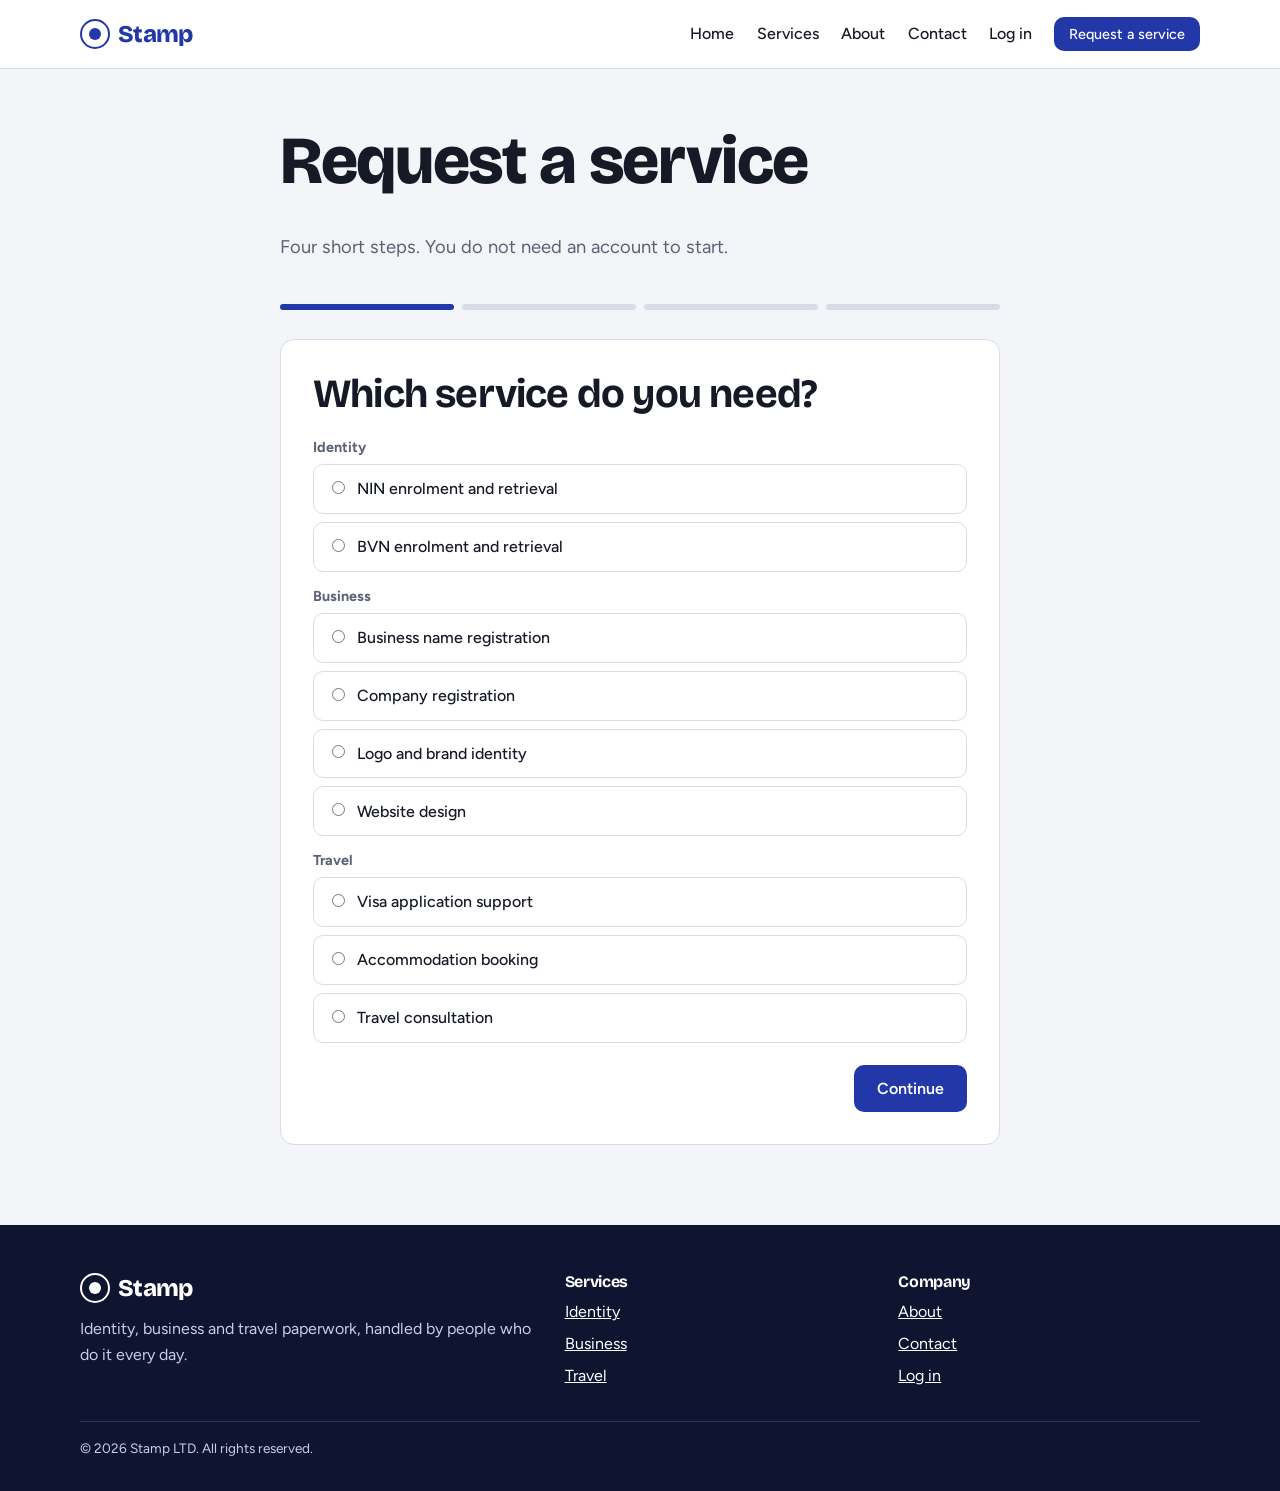
==== request.html @ c85800e9 "first commit" ====
<!doctype html>
<html lang="en">
<head>
<meta charset="utf-8"><meta name="viewport" content="width=device-width,initial-scale=1">
<title>Request a service | Stamp</title>
<link rel="stylesheet" href="css/style.css">
</head>
<body data-page="request">
<header id="site-header"></header>
<main id="main">
<div class="wrap" style="max-width:720px">
  <div class="page-head"><h1>Request a service</h1><p>Four short steps. You do not need an account to start.</p></div>

  <div id="req-wrap">
    <div class="progress" aria-hidden="true"><span></span><span></span><span></span><span></span></div>
    <form class="form-card" id="req-form" novalidate>

      <div class="step">
        <h2>Which service do you need?</h2>
        <div id="svc-choices"></div>
        <div class="btns"><span></span><button type="button" class="btn" data-next>Continue</button></div>
      </div>

      <div class="step">
        <h2>A few quick questions</h2>
        <p class="muted">For <b id="chosen-name"></b>. These help us reply with the right answer first time.</p>
        <div class="field if-visa" hidden><label for="destination">Where do you want to travel?</label><input id="destination" name="destination" required><div class="err"></div></div>
        <div class="field"><label for="timeline">When do you need this done?</label>
          <select id="timeline" name="timeline" required><option value="">Choose one</option><option>As soon as possible</option><option>Within 2 weeks</option><option>Within 1 month</option><option>No fixed date</option></select><div class="err"></div></div>
        <div class="field"><label for="budget">What is your budget?</label>
          <select id="budget" name="budget" required><option value="">Choose one</option><option>Under ₦50,000</option><option>₦50,000 – ₦150,000</option><option>₦150,000 – ₦300,000</option><option>Above ₦300,000</option><option>Not sure yet. I need a quote</option></select><div class="err"></div></div>
        <div class="field if-docs"><label>Do you have the documents ready?</label>
          <label class="choice"><input type="radio" name="docs" value="Yes, all of them" required>Yes, all of them</label>
          <label class="choice"><input type="radio" name="docs" value="Some of them">Some of them</label>
          <label class="choice"><input type="radio" name="docs" value="Not yet">Not yet</label><div class="err"></div></div>
        <div class="btns"><button type="button" class="btn ghost" data-back>Back</button><button type="button" class="btn" data-next>Continue</button></div>
      </div>

      <div class="step">
        <h2>Your details</h2>
        <div class="row">
          <div class="field"><label for="fullname">Full name</label><input id="fullname" name="fullname" autocomplete="name" required><div class="err"></div></div>
          <div class="field"><label for="phone">Phone number</label><input id="phone" name="phone" type="tel" autocomplete="tel" required><div class="err"></div></div>
        </div>
        <div class="field if-schedule" hidden>
          <div class="row">
            <div><label for="date">Preferred date</label><input id="date" name="date" type="date" required><div class="err"></div></div>
            <div><label for="time">Preferred time</label><select id="time" name="time" required><option value="">Choose one</option><option>Morning</option><option>Afternoon</option><option>Evening</option></select><div class="err"></div></div>
          </div>
          <div style="margin-top:1rem"><label for="format">How should we meet?</label><select id="format" name="format"><option>Phone call</option><option>Video call</option><option>In person</option></select></div>
        </div>
        <div class="field if-docs">
          <label for="files_input">Documents <span class="hint">(optional now, you can send more later)</span></label>
          <div class="drop"><input id="files_input" name="files_input" type="file" multiple>
            <p class="hint" style="margin:.5rem auto 0">Bring or upload these:</p><ul id="bring-list" style="text-align:left;display:inline-block;margin:.3rem 0 0;padding-left:1.1rem"></ul></div>
          <ul class="files" id="file-list"></ul>
          <p class="hint">Do not upload your NIN or BVN number itself. We never need it through this form.</p>
        </div>
        <div class="field"><label for="notes">Anything else we should know? <span class="hint">(optional)</span></label><textarea id="notes" name="notes"></textarea></div>
        <div class="btns"><button type="button" class="btn ghost" data-back>Back</button><button type="button" class="btn" data-next>Continue</button></div>
      </div>

      <div class="step">
        <h2>Confirm your email</h2>
        <p class="muted">We send a link to this address. It confirms your request, creates your account and opens your dashboard.</p>
        <div class="field"><label for="email">Email address</label><input id="email" name="email" type="email" autocomplete="email" required><div class="err"></div></div>
        <div class="btns"><button type="button" class="btn ghost" data-back>Back</button><button class="btn">Send request</button></div>
      </div>

    </form>
  </div>

  <div class="form-card" id="req-done" hidden>
    <h2>Check your email</h2>
    <p>We sent a confirmation link to <b id="sent-to"></b>. Your request <b id="req-id"></b> reaches us once you click it.</p>
    <div class="notice"><b>Demo only:</b> no email is sent from this front-end build. Use the button below as if you clicked the link.</div>
    <button class="btn" id="demo-confirm">Open the confirmation link</button>
  </div>
</div>
</main>
<footer id="site-footer"></footer>
<script src="js/data.js"></script><script src="js/main.js"></script>
</body>
</html>
---- css/style.css ----
@import url('https://fonts.googleapis.com/css2?family=Bricolage+Grotesque:opsz,wght@12..96,500;12..96,700;12..96,800&family=Figtree:wght@400;500;600&display=swap');

/* ============ BRAND TOKENS — swap these when Stamp's real colours arrive ============ */
:root {
  --ink: #2237a8;          /* stamp ink: primary brand colour */
  --ink-deep: #16257a;
  --ink-soft: #e6e9f8;
  --paper: #f4f5f8;        /* page background */
  --sheet: #ffffff;        /* cards, forms */
  --text: #151a26;
  --muted: #5b6275;
  --line: #d9dce6;
  --ok: #1d7a4f;
  --warn: #b7791f;
  --bad: #b3261e;
  --r: 10px;
  --font-head: 'Bricolage Grotesque', system-ui, sans-serif;
  --font-body: 'Figtree', system-ui, sans-serif;
}

*, *::before, *::after { box-sizing: border-box; }
html { scroll-behavior: smooth; }
body { margin: 0; background: var(--paper); color: var(--text); font: 400 1rem/1.6 var(--font-body); -webkit-font-smoothing: antialiased; }
img, svg { max-width: 100%; display: block; }
a { color: var(--ink); }
h1, h2, h3, h4 { font-family: var(--font-head); line-height: 1.1; margin: 0 0 .5em; letter-spacing: -.02em; }
h1 { font-size: clamp(2.4rem, 6vw, 4.2rem); font-weight: 800; }
h2 { font-size: clamp(1.7rem, 3.6vw, 2.5rem); font-weight: 700; }
h3 { font-size: 1.2rem; font-weight: 700; letter-spacing: -.01em; }
p { margin: 0 0 1em; max-width: 62ch; }
:focus-visible { outline: 3px solid var(--ink); outline-offset: 2px; border-radius: 4px; }
.wrap { width: min(1120px, 100% - 2rem); margin-inline: auto; }
.sr { position: absolute; width: 1px; height: 1px; overflow: hidden; clip: rect(0 0 0 0); }
.muted { color: var(--muted); }
.small { font-size: .9rem; }

/* ============ Header / footer ============ */
.site-header { background: var(--sheet); border-bottom: 1px solid var(--line); position: sticky; top: 0; z-index: 20; }
.site-header .wrap { display: flex; align-items: center; justify-content: space-between; gap: 1rem; min-height: 68px; }
.logo { font: 800 1.5rem var(--font-head); color: var(--ink); text-decoration: none; display: flex; align-items: center; gap: .5rem; letter-spacing: -.03em; }
.logo-mark { width: 30px; height: 30px; border: 2.5px solid var(--ink); border-radius: 50%; display: grid; place-items: center; }
.logo-mark::after { content: ''; width: 12px; height: 12px; border-radius: 50%; background: var(--ink); }
.nav { display: flex; align-items: center; gap: 1.4rem; }
.nav a { color: var(--text); text-decoration: none; font-weight: 500; }
.nav a:hover, .nav a[aria-current="page"] { color: var(--ink); }
.nav a.btn, .nav a.btn:hover { color: #fff; }
.nav a[aria-current="page"]:not(.btn) { box-shadow: 0 2px 0 var(--ink); }
.nav-toggle { display: none; background: none; border: 1px solid var(--line); border-radius: 8px; padding: .5rem .8rem; font: inherit; cursor: pointer; }
@media (max-width: 820px) {
  .nav-toggle { display: block; }
  .nav { display: none; position: absolute; top: 68px; left: 0; right: 0; background: var(--sheet); flex-direction: column; align-items: stretch; padding: 1rem; border-bottom: 1px solid var(--line); gap: .9rem; }
  .nav.open { display: flex; }
}
.site-footer { background: #0f1530; color: #c9cee6; margin-top: 5rem; padding: 3rem 0 2rem; }
.site-footer a { color: #fff; }
.footer-grid { display: grid; grid-template-columns: 1.5fr 1fr 1fr; gap: 2rem; }
.site-footer h4 { color: #fff; font-size: 1rem; }
.site-footer ul { list-style: none; margin: 0; padding: 0; display: grid; gap: .4rem; }
.site-footer .logo { color: #fff; }
.site-footer .logo-mark { border-color: #fff; } .site-footer .logo-mark::after { background: #fff; }
.copyright { border-top: 1px solid #2a3260; margin-top: 2rem; padding-top: 1rem; font-size: .85rem; }
@media (max-width: 720px) { .footer-grid { grid-template-columns: 1fr; } }

/* ============ Buttons & forms ============ */
.btn { display: inline-flex; align-items: center; justify-content: center; gap: .4rem; font: 600 1rem var(--font-body); padding: .75rem 1.3rem; border-radius: var(--r); border: 2px solid var(--ink); background: var(--ink); color: #fff; text-decoration: none; cursor: pointer; transition: background .15s, transform .1s; }
.btn:hover { background: var(--ink-deep); border-color: var(--ink-deep); color: #fff; }
.btn:active { transform: translateY(1px); }
.btn.ghost { background: transparent; color: var(--ink); }
.btn.ghost:hover { background: var(--ink-soft); color: var(--ink-deep); }
.btn.danger { background: transparent; border-color: var(--bad); color: var(--bad); }
.btn.danger:hover { background: var(--bad); color: #fff; }
.btn.sm { padding: .4rem .8rem; font-size: .9rem; }
.btn[disabled] { opacity: .5; cursor: not-allowed; }
label { display: block; font-weight: 600; margin-bottom: .35rem; }
.hint { font-weight: 400; color: var(--muted); font-size: .9rem; }
input, select, textarea { width: 100%; font: inherit; padding: .7rem .8rem; border: 1.5px solid var(--line); border-radius: var(--r); background: #fff; color: var(--text); }
input:focus, select:focus, textarea:focus { outline: none; border-color: var(--ink); box-shadow: 0 0 0 3px var(--ink-soft); }
textarea { min-height: 110px; resize: vertical; }
.field { margin-bottom: 1.1rem; }
.field .err { color: var(--bad); font-size: .9rem; margin-top: .3rem; display: none; }
.field.invalid input, .field.invalid select, .field.invalid textarea { border-color: var(--bad); }
.field.invalid .err { display: block; }
.row { display: grid; grid-template-columns: 1fr 1fr; gap: 1rem; }
@media (max-width: 640px) { .row { grid-template-columns: 1fr; } }
.choice { display: flex; gap: .6rem; align-items: flex-start; font-weight: 500; padding: .7rem .8rem; border: 1.5px solid var(--line); border-radius: var(--r); background: #fff; cursor: pointer; margin-bottom: .5rem; }
.choice input { width: auto; margin-top: .3rem; accent-color: var(--ink); }
.choice:has(input:checked) { border-color: var(--ink); background: var(--ink-soft); }

/* ============ Layout blocks ============ */
.section { padding: 4.5rem 0; }
.section.tight { padding: 2.5rem 0; }
.section.white { background: var(--sheet); border-block: 1px solid var(--line); }
.section-head { margin-bottom: 2.2rem; max-width: 60ch; }
.page-head { padding: 3.5rem 0 1.5rem; }
.page-head p { font-size: 1.15rem; color: var(--muted); }
.grid { display: grid; gap: 1.2rem; }
.grid.three { grid-template-columns: repeat(3, 1fr); }
.grid.two { grid-template-columns: repeat(2, 1fr); }
@media (max-width: 860px) { .grid.three, .grid.two { grid-template-columns: 1fr; } }
.card { background: var(--sheet); border: 1px solid var(--line); border-radius: var(--r); padding: 1.5rem; }
.card h3 { margin-bottom: .4rem; }
.card p:last-child { margin-bottom: 0; }

/* ============ Hero (the one memorable moment: the stamp lands) ============ */
.hero { padding: 4rem 0 5rem; }
.hero .wrap { display: grid; grid-template-columns: 1.15fr .85fr; gap: 3rem; align-items: center; }
.hero p.lead { font-size: 1.25rem; color: var(--muted); max-width: 46ch; }
.hero-actions { display: flex; flex-wrap: wrap; gap: .8rem; margin-top: 1.6rem; }
@media (max-width: 860px) { .hero .wrap { grid-template-columns: 1fr; } }
.doc { position: relative; background: #fff; border: 1px solid var(--line); border-radius: 6px; padding: 1.8rem 1.6rem 10rem; box-shadow: 0 18px 40px -22px rgba(22,37,122,.45); transform: rotate(-1.5deg); }
.doc h4 { font-size: 1rem; margin-bottom: 1rem; }
.doc .ln { display: flex; justify-content: space-between; align-items: end; gap: 1rem; font-size: .9rem; color: var(--muted); border-bottom: 1.5px dashed var(--line); padding: .55rem 0; }
.doc .ln b { color: var(--text); font-weight: 600; }
.stamp { position: absolute; right: 1.2rem; bottom: 1rem; width: 150px; height: 150px; border: 4px double var(--ink); border-radius: 50%; color: var(--ink); display: grid; place-content: center; text-align: center; font: 800 1.15rem/1.15 var(--font-head); letter-spacing: .08em; text-transform: uppercase; transform: rotate(-14deg); opacity: .88; mix-blend-mode: multiply; animation: thump .7s cubic-bezier(.2,.9,.3,1.2) .5s both; }
.stamp small { display: block; font: 600 .62rem var(--font-body); letter-spacing: .12em; margin-top: .3rem; }
@keyframes thump { 0% { transform: rotate(-14deg) scale(2.2); opacity: 0; } 60% { opacity: 1; } 100% { transform: rotate(-14deg) scale(1); opacity: .88; } }

/* ============ Home pieces ============ */
.steps { counter-reset: s; display: grid; grid-template-columns: repeat(4, 1fr); gap: 1.2rem; list-style: none; padding: 0; margin: 0; }
.steps li { counter-increment: s; background: var(--sheet); border: 1px solid var(--line); border-radius: var(--r); padding: 1.3rem; }
.steps li::before { content: counter(s); display: grid; place-items: center; width: 34px; height: 34px; border-radius: 50%; background: var(--ink); color: #fff; font: 700 1rem var(--font-head); margin-bottom: .8rem; }
@media (max-width: 900px) { .steps { grid-template-columns: 1fr 1fr; } }
@media (max-width: 540px) { .steps { grid-template-columns: 1fr; } }
.svc-link { display: block; text-decoration: none; color: inherit; height: 100%; }
.svc-link:hover { border-color: var(--ink); }
.pill { display: inline-block; font-size: .8rem; font-weight: 600; padding: .15rem .6rem; border-radius: 99px; background: var(--ink-soft); color: var(--ink-deep); }
.quote { border-left: 4px solid var(--ink); padding-left: 1.2rem; }
.quote p { font-size: 1.1rem; }
.cta-band { background: var(--ink); color: #fff; border-radius: 16px; padding: 3rem 2rem; text-align: center; }
.cta-band p { margin-inline: auto; color: #dfe3fb; }
.cta-band .btn { background: #fff; color: var(--ink); border-color: #fff; }
.cta-band .btn:hover { background: var(--ink-soft); }

/* ============ Services accordion ============ */
.group-title { margin: 2.4rem 0 1rem; }
.acc { background: var(--sheet); border: 1px solid var(--line); border-radius: var(--r); margin-bottom: .7rem; overflow: hidden; }
.acc-btn { width: 100%; text-align: left; background: none; border: 0; font: 700 1.1rem var(--font-head); padding: 1.1rem 1.3rem; display: flex; justify-content: space-between; gap: 1rem; cursor: pointer; color: var(--text); }
.acc-btn::after { content: '+'; font-size: 1.5rem; line-height: 1; color: var(--ink); transition: transform .2s; }
.acc-btn[aria-expanded="true"]::after { transform: rotate(45deg); }
.acc-btn span small { display: block; font: 400 .95rem var(--font-body); color: var(--muted); margin-top: .15rem; }
.acc-panel { display: none; padding: 0 1.3rem 1.3rem; }
.acc-panel.open { display: block; }
.acc-panel dl { display: grid; grid-template-columns: 150px 1fr; gap: .6rem 1rem; margin: 0 0 1.2rem; }
.acc-panel dt { font-weight: 600; } .acc-panel dd { margin: 0; color: var(--muted); }
.acc-panel ul { margin: 0; padding-left: 1.1rem; }
@media (max-width: 600px) { .acc-panel dl { grid-template-columns: 1fr; gap: .1rem; } .acc-panel dd { margin-bottom: .6rem; } }

/* ============ Forms pages ============ */
.form-card { background: var(--sheet); border: 1px solid var(--line); border-radius: 14px; padding: 2rem; }
.auth { min-height: 70vh; display: grid; place-items: center; padding: 3rem 0; }
.auth .form-card { width: min(440px, 100%); }
.notice { padding: .8rem 1rem; border-radius: var(--r); background: var(--ink-soft); color: var(--ink-deep); margin-bottom: 1.2rem; font-size: .95rem; }
.notice.ok { background: #e3f4ea; color: #145a39; } .notice.bad { background: #fbe8e6; color: #8c1d16; }
.progress { display: flex; gap: .5rem; margin-bottom: 1.8rem; }
.progress span { flex: 1; height: 6px; border-radius: 4px; background: var(--line); }
.progress span.on { background: var(--ink); }
.step { display: none; } .step.on { display: block; }
.btns { display: flex; gap: .8rem; justify-content: space-between; margin-top: 1.4rem; }
.drop { border: 2px dashed var(--line); border-radius: var(--r); padding: 1.2rem; text-align: center; background: #fafbfd; }
.files { list-style: none; padding: 0; margin: .6rem 0 0; font-size: .92rem; }
.contact-grid { display: grid; grid-template-columns: 1.1fr .9fr; gap: 2rem; }
@media (max-width: 860px) { .contact-grid { grid-template-columns: 1fr; } }
.map { border: 0; width: 100%; height: 300px; border-radius: var(--r); background: var(--line); }

/* ============ Dashboards ============ */
.dash-head { display: flex; justify-content: space-between; align-items: end; gap: 1rem; flex-wrap: wrap; padding: 2.5rem 0 1.2rem; }
.dash-head h1 { font-size: clamp(1.8rem, 4vw, 2.6rem); margin: 0; }
.stats { display: grid; grid-template-columns: repeat(4, 1fr); gap: 1rem; margin-bottom: 1.5rem; }
.stat { background: var(--sheet); border: 1px solid var(--line); border-radius: var(--r); padding: 1rem 1.2rem; }
.stat b { display: block; font: 800 2rem var(--font-head); color: var(--ink); }
@media (max-width: 700px) { .stats { grid-template-columns: 1fr 1fr; } }
.split { display: grid; grid-template-columns: 340px 1fr; gap: 1.2rem; align-items: start; }
@media (max-width: 900px) { .split { grid-template-columns: 1fr; } }
.list { display: grid; gap: .6rem; }
.item { text-align: left; width: 100%; background: var(--sheet); border: 1.5px solid var(--line); border-radius: var(--r); padding: .9rem 1rem; font: inherit; cursor: pointer; color: var(--text); }
.item:hover { border-color: var(--ink); }
.item.active { border-color: var(--ink); background: var(--ink-soft); }
.item b { display: block; } .item span { font-size: .88rem; color: var(--muted); }
.badge { display: inline-block; font-size: .78rem; font-weight: 600; padding: .12rem .55rem; border-radius: 99px; background: #eceef5; color: var(--muted); }
.badge.accepted, .badge.done { background: #e3f4ea; color: var(--ok); }
.badge.progress { background: var(--ink-soft); color: var(--ink-deep); }
.badge.review, .badge.confirmed { background: #fdf1d9; color: var(--warn); }
.badge.declined, .badge.withdrawn { background: #fbe8e6; color: var(--bad); }
.timeline { list-style: none; margin: 1rem 0 1.5rem; padding: 0; display: grid; gap: 0; }
.timeline li { position: relative; padding: 0 0 1.1rem 2rem; color: var(--muted); }
.timeline li::before { content: ''; position: absolute; left: 0; top: .3rem; width: 14px; height: 14px; border-radius: 50%; border: 2px solid var(--line); background: #fff; }
.timeline li::after { content: ''; position: absolute; left: 6px; top: 1.2rem; bottom: -.1rem; width: 2px; background: var(--line); }
.timeline li:last-child::after { display: none; }
.timeline li.done { color: var(--text); }
.timeline li.done::before { background: var(--ink); border-color: var(--ink); }
.timeline li.done::after { background: var(--ink); }
.timeline li.now::before { border-color: var(--ink); box-shadow: 0 0 0 4px var(--ink-soft); }
.timeline li.now { color: var(--text); font-weight: 600; }
.timeline small { display: block; font-weight: 400; color: var(--muted); }
.thread { border: 1px solid var(--line); border-radius: var(--r); background: #fafbfd; padding: 1rem; max-height: 280px; overflow: auto; display: grid; gap: .6rem; }
.msg { max-width: 85%; padding: .6rem .85rem; border-radius: 12px; background: #fff; border: 1px solid var(--line); }
.msg.me { justify-self: end; background: var(--ink); color: #fff; border-color: var(--ink); }
.msg small { display: block; opacity: .7; font-size: .78rem; margin-top: .15rem; }
.send { display: flex; gap: .6rem; margin-top: .7rem; }
.send input { flex: 1; }
.actions { display: flex; flex-wrap: wrap; gap: .6rem; margin: 1rem 0; }
.tabs { display: flex; gap: .4rem; border-bottom: 1px solid var(--line); margin-bottom: 1.2rem; }
.tab { background: none; border: 0; font: 600 1rem var(--font-body); padding: .7rem 1rem; cursor: pointer; color: var(--muted); border-bottom: 3px solid transparent; }
.tab[aria-selected="true"] { color: var(--ink); border-color: var(--ink); }
.empty { text-align: center; padding: 3rem 1rem; color: var(--muted); }
table { width: 100%; border-collapse: collapse; background: var(--sheet); border: 1px solid var(--line); border-radius: var(--r); overflow: hidden; }
th, td { text-align: left; padding: .75rem 1rem; border-bottom: 1px solid var(--line); font-size: .95rem; }
th { background: #f0f2f8; font-weight: 600; }
.answers { display: grid; grid-template-columns: 170px 1fr; gap: .4rem 1rem; margin: 0 0 1rem; font-size: .95rem; }
.answers dt { font-weight: 600; } .answers dd { margin: 0; color: var(--muted); }
.toast { position: fixed; bottom: 1.2rem; left: 50%; transform: translateX(-50%) translateY(20px); background: var(--text); color: #fff; padding: .7rem 1.2rem; border-radius: 10px; opacity: 0; transition: .25s; pointer-events: none; z-index: 50; }
.toast.show { opacity: 1; transform: translateX(-50%); }

@media (prefers-reduced-motion: reduce) {
  *, *::before, *::after { animation-duration: .01ms !important; transition-duration: .01ms !important; scroll-behavior: auto !important; }
}
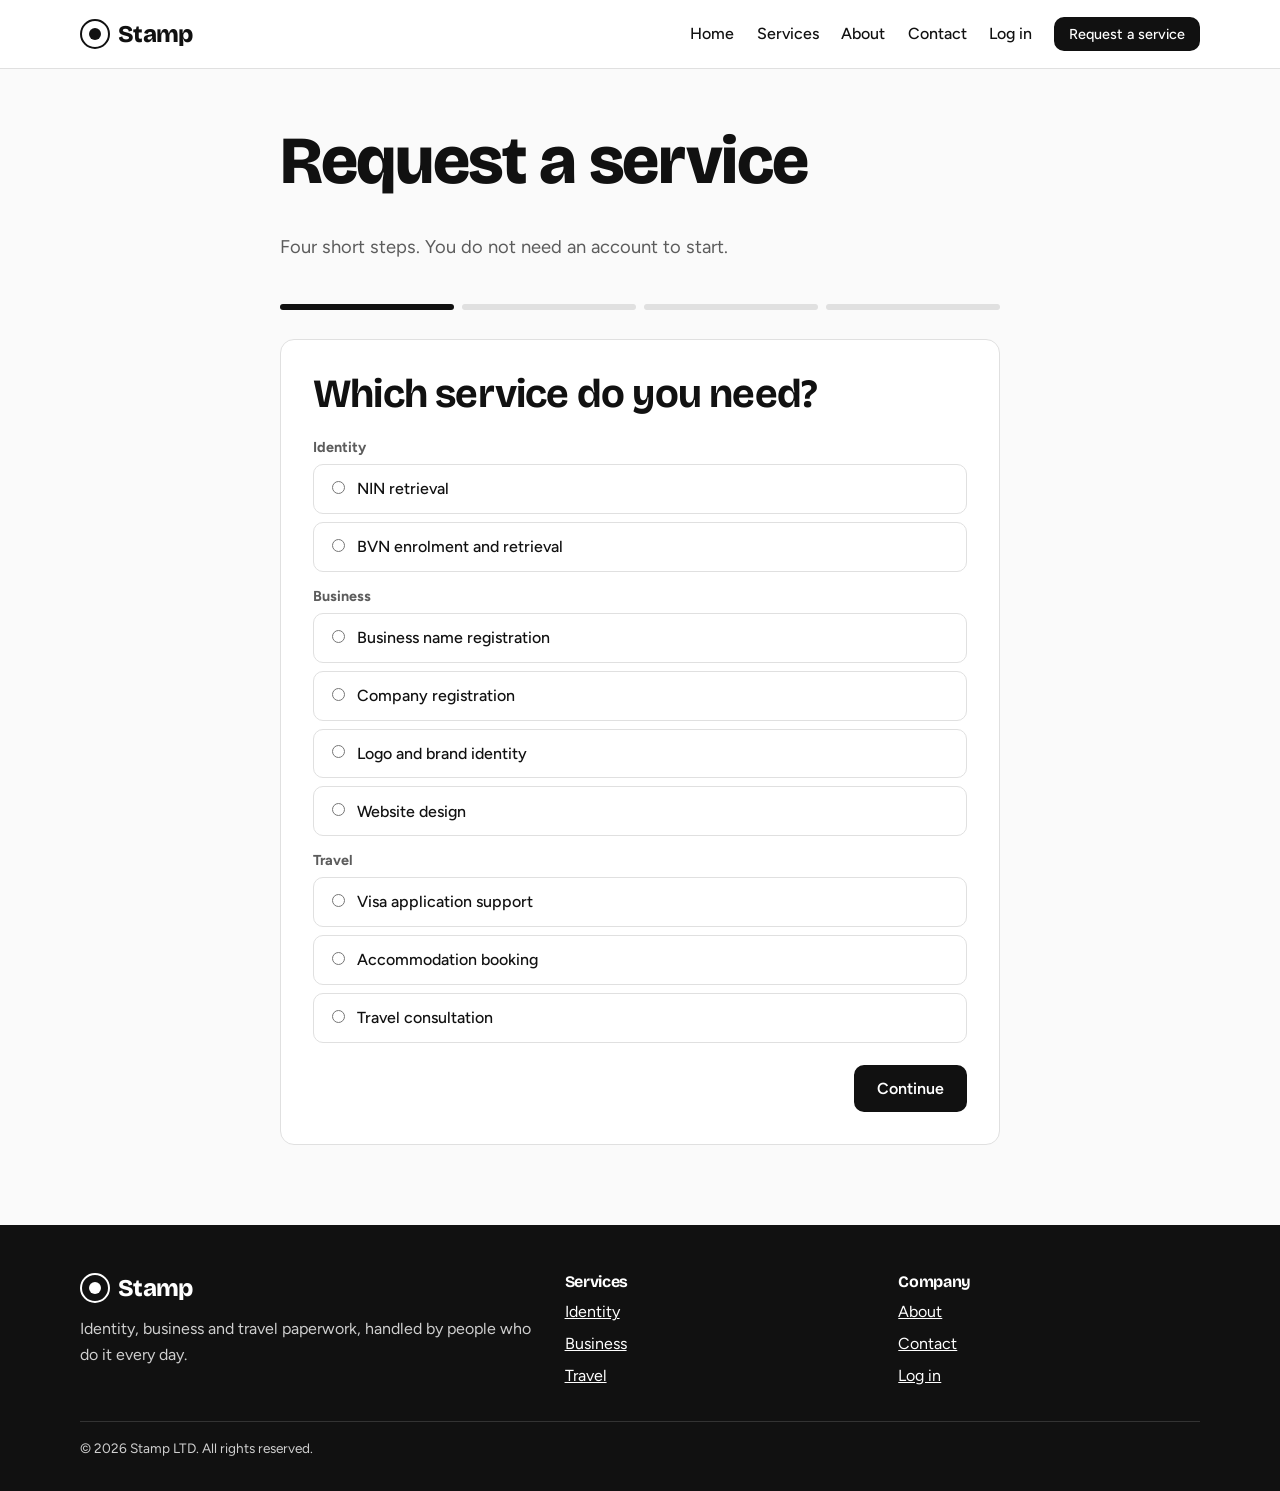
==== commit 090928c4: "Switch to black and white theme and add real service requirements - Colours: all colours now come fr" ====
--- a/request.html
+++ b/request.html
@@ -22,14 +22,16 @@
       </div>
 
       <div class="step">
-        <h2>A few quick questions</h2>
+        <h2>About your request</h2>
         <p class="muted">For <b id="chosen-name"></b>. These help us reply with the right answer first time.</p>
+        <div class="notice" id="svc-note" hidden></div>
+        <div id="svc-steps"></div>
         <div class="field if-visa" hidden><label for="destination">Where do you want to travel?</label><input id="destination" name="destination" required><div class="err"></div></div>
         <div class="field"><label for="timeline">When do you need this done?</label>
           <select id="timeline" name="timeline" required><option value="">Choose one</option><option>As soon as possible</option><option>Within 2 weeks</option><option>Within 1 month</option><option>No fixed date</option></select><div class="err"></div></div>
         <div class="field"><label for="budget">What is your budget?</label>
           <select id="budget" name="budget" required><option value="">Choose one</option><option>Under ₦50,000</option><option>₦50,000 – ₦150,000</option><option>₦150,000 – ₦300,000</option><option>Above ₦300,000</option><option>Not sure yet. I need a quote</option></select><div class="err"></div></div>
-        <div class="field if-docs"><label>Do you have the documents ready?</label>
+        <div class="field if-docs" id="docs-field"><label>Do you have the documents ready?</label>
           <label class="choice"><input type="radio" name="docs" value="Yes, all of them" required>Yes, all of them</label>
           <label class="choice"><input type="radio" name="docs" value="Some of them">Some of them</label>
           <label class="choice"><input type="radio" name="docs" value="Not yet">Not yet</label><div class="err"></div></div>
@@ -52,7 +54,7 @@
         <div class="field if-docs">
           <label for="files_input">Documents <span class="hint">(optional now, you can send more later)</span></label>
           <div class="drop"><input id="files_input" name="files_input" type="file" multiple>
-            <p class="hint" style="margin:.5rem auto 0">Bring or upload these:</p><ul id="bring-list" style="text-align:left;display:inline-block;margin:.3rem 0 0;padding-left:1.1rem"></ul></div>
+            <div id="bring-hint"><p class="hint" style="margin:.5rem auto 0">You can upload:</p><ul id="bring-list" style="text-align:left;display:inline-block;margin:.3rem 0 0;padding-left:1.1rem"></ul></div></div>
           <ul class="files" id="file-list"></ul>
           <p class="hint">Do not upload your NIN or BVN number itself. We never need it through this form.</p>
         </div>
--- a/css/style.css
+++ b/css/style.css
@@ -1,18 +1,22 @@
 @import url('https://fonts.googleapis.com/css2?family=Bricolage+Grotesque:opsz,wght@12..96,500;12..96,700;12..96,800&family=Figtree:wght@400;500;600&display=swap');
 
-/* ============ BRAND TOKENS — swap these when Stamp's real colours arrive ============ */
+/* ============ COLOUR TOKENS — plain black and white. Change colours here only. ============ */
 :root {
-  --ink: #2237a8;          /* stamp ink: primary brand colour */
-  --ink-deep: #16257a;
-  --ink-soft: #e6e9f8;
-  --paper: #f4f5f8;        /* page background */
+  --ink: #111111;          /* primary: buttons, links, active states */
+  --ink-deep: #000000;     /* hover */
+  --ink-soft: #efefef;     /* light gray highlight */
+  --paper: #fafafa;        /* page background */
   --sheet: #ffffff;        /* cards, forms */
-  --text: #151a26;
-  --muted: #5b6275;
-  --line: #d9dce6;
-  --ok: #1d7a4f;
-  --warn: #b7791f;
-  --bad: #b3261e;
+  --tint: #f5f5f5;         /* subtle panels: threads, drop zone, table head */
+  --text: #111111;
+  --muted: #5c5c5c;
+  --line: #e0e0e0;
+  --ok: #111111;           /* no accent colours: status uses black/gray */
+  --warn: #5c5c5c;
+  --bad: #111111;
+  --footer-bg: #111111;
+  --footer-text: #cfcfcf;
+  --footer-line: #333333;
   --r: 10px;
   --font-head: 'Bricolage Grotesque', system-ui, sans-serif;
   --font-body: 'Figtree', system-ui, sans-serif;
@@ -51,14 +55,14 @@
   .nav { display: none; position: absolute; top: 68px; left: 0; right: 0; background: var(--sheet); flex-direction: column; align-items: stretch; padding: 1rem; border-bottom: 1px solid var(--line); gap: .9rem; }
   .nav.open { display: flex; }
 }
-.site-footer { background: #0f1530; color: #c9cee6; margin-top: 5rem; padding: 3rem 0 2rem; }
+.site-footer { background: var(--footer-bg); color: var(--footer-text); margin-top: 5rem; padding: 3rem 0 2rem; }
 .site-footer a { color: #fff; }
 .footer-grid { display: grid; grid-template-columns: 1.5fr 1fr 1fr; gap: 2rem; }
 .site-footer h4 { color: #fff; font-size: 1rem; }
 .site-footer ul { list-style: none; margin: 0; padding: 0; display: grid; gap: .4rem; }
 .site-footer .logo { color: #fff; }
 .site-footer .logo-mark { border-color: #fff; } .site-footer .logo-mark::after { background: #fff; }
-.copyright { border-top: 1px solid #2a3260; margin-top: 2rem; padding-top: 1rem; font-size: .85rem; }
+.copyright { border-top: 1px solid var(--footer-line); margin-top: 2rem; padding-top: 1rem; font-size: .85rem; }
 @media (max-width: 720px) { .footer-grid { grid-template-columns: 1fr; } }
 
 /* ============ Buttons & forms ============ */
@@ -77,7 +81,7 @@
 input:focus, select:focus, textarea:focus { outline: none; border-color: var(--ink); box-shadow: 0 0 0 3px var(--ink-soft); }
 textarea { min-height: 110px; resize: vertical; }
 .field { margin-bottom: 1.1rem; }
-.field .err { color: var(--bad); font-size: .9rem; margin-top: .3rem; display: none; }
+.field .err { color: var(--bad); font-weight: 600; font-size: .9rem; margin-top: .3rem; display: none; }
 .field.invalid input, .field.invalid select, .field.invalid textarea { border-color: var(--bad); }
 .field.invalid .err { display: block; }
 .row { display: grid; grid-template-columns: 1fr 1fr; gap: 1rem; }
@@ -107,7 +111,7 @@
 .hero p.lead { font-size: 1.25rem; color: var(--muted); max-width: 46ch; }
 .hero-actions { display: flex; flex-wrap: wrap; gap: .8rem; margin-top: 1.6rem; }
 @media (max-width: 860px) { .hero .wrap { grid-template-columns: 1fr; } }
-.doc { position: relative; background: #fff; border: 1px solid var(--line); border-radius: 6px; padding: 1.8rem 1.6rem 10rem; box-shadow: 0 18px 40px -22px rgba(22,37,122,.45); transform: rotate(-1.5deg); }
+.doc { position: relative; background: #fff; border: 1px solid var(--line); border-radius: 6px; padding: 1.8rem 1.6rem 10rem; box-shadow: 0 18px 40px -22px rgba(0,0,0,.25); transform: rotate(-1.5deg); }
 .doc h4 { font-size: 1rem; margin-bottom: 1rem; }
 .doc .ln { display: flex; justify-content: space-between; align-items: end; gap: 1rem; font-size: .9rem; color: var(--muted); border-bottom: 1.5px dashed var(--line); padding: .55rem 0; }
 .doc .ln b { color: var(--text); font-weight: 600; }
@@ -127,7 +131,7 @@
 .quote { border-left: 4px solid var(--ink); padding-left: 1.2rem; }
 .quote p { font-size: 1.1rem; }
 .cta-band { background: var(--ink); color: #fff; border-radius: 16px; padding: 3rem 2rem; text-align: center; }
-.cta-band p { margin-inline: auto; color: #dfe3fb; }
+.cta-band p { margin-inline: auto; color: var(--footer-text); }
 .cta-band .btn { background: #fff; color: var(--ink); border-color: #fff; }
 .cta-band .btn:hover { background: var(--ink-soft); }
 
@@ -150,13 +154,13 @@
 .auth { min-height: 70vh; display: grid; place-items: center; padding: 3rem 0; }
 .auth .form-card { width: min(440px, 100%); }
 .notice { padding: .8rem 1rem; border-radius: var(--r); background: var(--ink-soft); color: var(--ink-deep); margin-bottom: 1.2rem; font-size: .95rem; }
-.notice.ok { background: #e3f4ea; color: #145a39; } .notice.bad { background: #fbe8e6; color: #8c1d16; }
+.notice.ok, .notice.bad { background: var(--tint); color: var(--text); border-left: 3px solid var(--ink); }
 .progress { display: flex; gap: .5rem; margin-bottom: 1.8rem; }
 .progress span { flex: 1; height: 6px; border-radius: 4px; background: var(--line); }
 .progress span.on { background: var(--ink); }
 .step { display: none; } .step.on { display: block; }
 .btns { display: flex; gap: .8rem; justify-content: space-between; margin-top: 1.4rem; }
-.drop { border: 2px dashed var(--line); border-radius: var(--r); padding: 1.2rem; text-align: center; background: #fafbfd; }
+.drop { border: 2px dashed var(--line); border-radius: var(--r); padding: 1.2rem; text-align: center; background: var(--tint); }
 .files { list-style: none; padding: 0; margin: .6rem 0 0; font-size: .92rem; }
 .contact-grid { display: grid; grid-template-columns: 1.1fr .9fr; gap: 2rem; }
 @media (max-width: 860px) { .contact-grid { grid-template-columns: 1fr; } }
@@ -176,11 +180,11 @@
 .item:hover { border-color: var(--ink); }
 .item.active { border-color: var(--ink); background: var(--ink-soft); }
 .item b { display: block; } .item span { font-size: .88rem; color: var(--muted); }
-.badge { display: inline-block; font-size: .78rem; font-weight: 600; padding: .12rem .55rem; border-radius: 99px; background: #eceef5; color: var(--muted); }
-.badge.accepted, .badge.done { background: #e3f4ea; color: var(--ok); }
-.badge.progress { background: var(--ink-soft); color: var(--ink-deep); }
-.badge.review, .badge.confirmed { background: #fdf1d9; color: var(--warn); }
-.badge.declined, .badge.withdrawn { background: #fbe8e6; color: var(--bad); }
+.badge { display: inline-block; font-size: .78rem; font-weight: 600; padding: .12rem .55rem; border-radius: 99px; background: var(--ink-soft); color: var(--muted); border: 1px solid transparent; }
+.badge.accepted, .badge.done { background: var(--ink); color: #fff; }
+.badge.progress { background: var(--sheet); color: var(--ink); border-color: var(--ink); }
+.badge.review, .badge.confirmed { background: var(--sheet); color: var(--text); border-color: var(--line); }
+.badge.declined, .badge.withdrawn { background: var(--ink-soft); color: var(--muted); text-decoration: line-through; }
 .timeline { list-style: none; margin: 1rem 0 1.5rem; padding: 0; display: grid; gap: 0; }
 .timeline li { position: relative; padding: 0 0 1.1rem 2rem; color: var(--muted); }
 .timeline li::before { content: ''; position: absolute; left: 0; top: .3rem; width: 14px; height: 14px; border-radius: 50%; border: 2px solid var(--line); background: #fff; }
@@ -192,7 +196,7 @@
 .timeline li.now::before { border-color: var(--ink); box-shadow: 0 0 0 4px var(--ink-soft); }
 .timeline li.now { color: var(--text); font-weight: 600; }
 .timeline small { display: block; font-weight: 400; color: var(--muted); }
-.thread { border: 1px solid var(--line); border-radius: var(--r); background: #fafbfd; padding: 1rem; max-height: 280px; overflow: auto; display: grid; gap: .6rem; }
+.thread { border: 1px solid var(--line); border-radius: var(--r); background: var(--tint); padding: 1rem; max-height: 280px; overflow: auto; display: grid; gap: .6rem; }
 .msg { max-width: 85%; padding: .6rem .85rem; border-radius: 12px; background: #fff; border: 1px solid var(--line); }
 .msg.me { justify-self: end; background: var(--ink); color: #fff; border-color: var(--ink); }
 .msg small { display: block; opacity: .7; font-size: .78rem; margin-top: .15rem; }
@@ -205,7 +209,7 @@
 .empty { text-align: center; padding: 3rem 1rem; color: var(--muted); }
 table { width: 100%; border-collapse: collapse; background: var(--sheet); border: 1px solid var(--line); border-radius: var(--r); overflow: hidden; }
 th, td { text-align: left; padding: .75rem 1rem; border-bottom: 1px solid var(--line); font-size: .95rem; }
-th { background: #f0f2f8; font-weight: 600; }
+th { background: var(--tint); font-weight: 600; }
 .answers { display: grid; grid-template-columns: 170px 1fr; gap: .4rem 1rem; margin: 0 0 1rem; font-size: .95rem; }
 .answers dt { font-weight: 600; } .answers dd { margin: 0; color: var(--muted); }
 .toast { position: fixed; bottom: 1.2rem; left: 50%; transform: translateX(-50%) translateY(20px); background: var(--text); color: #fff; padding: .7rem 1.2rem; border-radius: 10px; opacity: 0; transition: .25s; pointer-events: none; z-index: 50; }
@@ -214,3 +218,14 @@
 @media (prefers-reduced-motion: reduce) {
   *, *::before, *::after { animation-duration: .01ms !important; transition-duration: .01ms !important; scroll-behavior: auto !important; }
 }
+
+/* ============ Compact footer (client + admin dashboards) ============ */
+.site-footer.compact { margin-top: 3rem; padding: 1rem 0; }
+.site-footer.compact .copyright { border: 0; margin: 0; padding: 0; }
+
+/* ============ Service requirement steps ============ */
+.req-steps { margin: 0; padding-left: 1.2rem; display: grid; gap: .7rem; }
+.req-steps ul { margin-top: .25rem; }
+.req-block { border-top: 1px solid var(--line); padding-top: 1.2rem; margin-top: 1.2rem; }
+.req-block h3 .hint { display: block; font-family: var(--font-body); margin-top: .25rem; letter-spacing: 0; }
+.checklist { margin: .3rem 0 1rem; padding-left: 1.2rem; }
